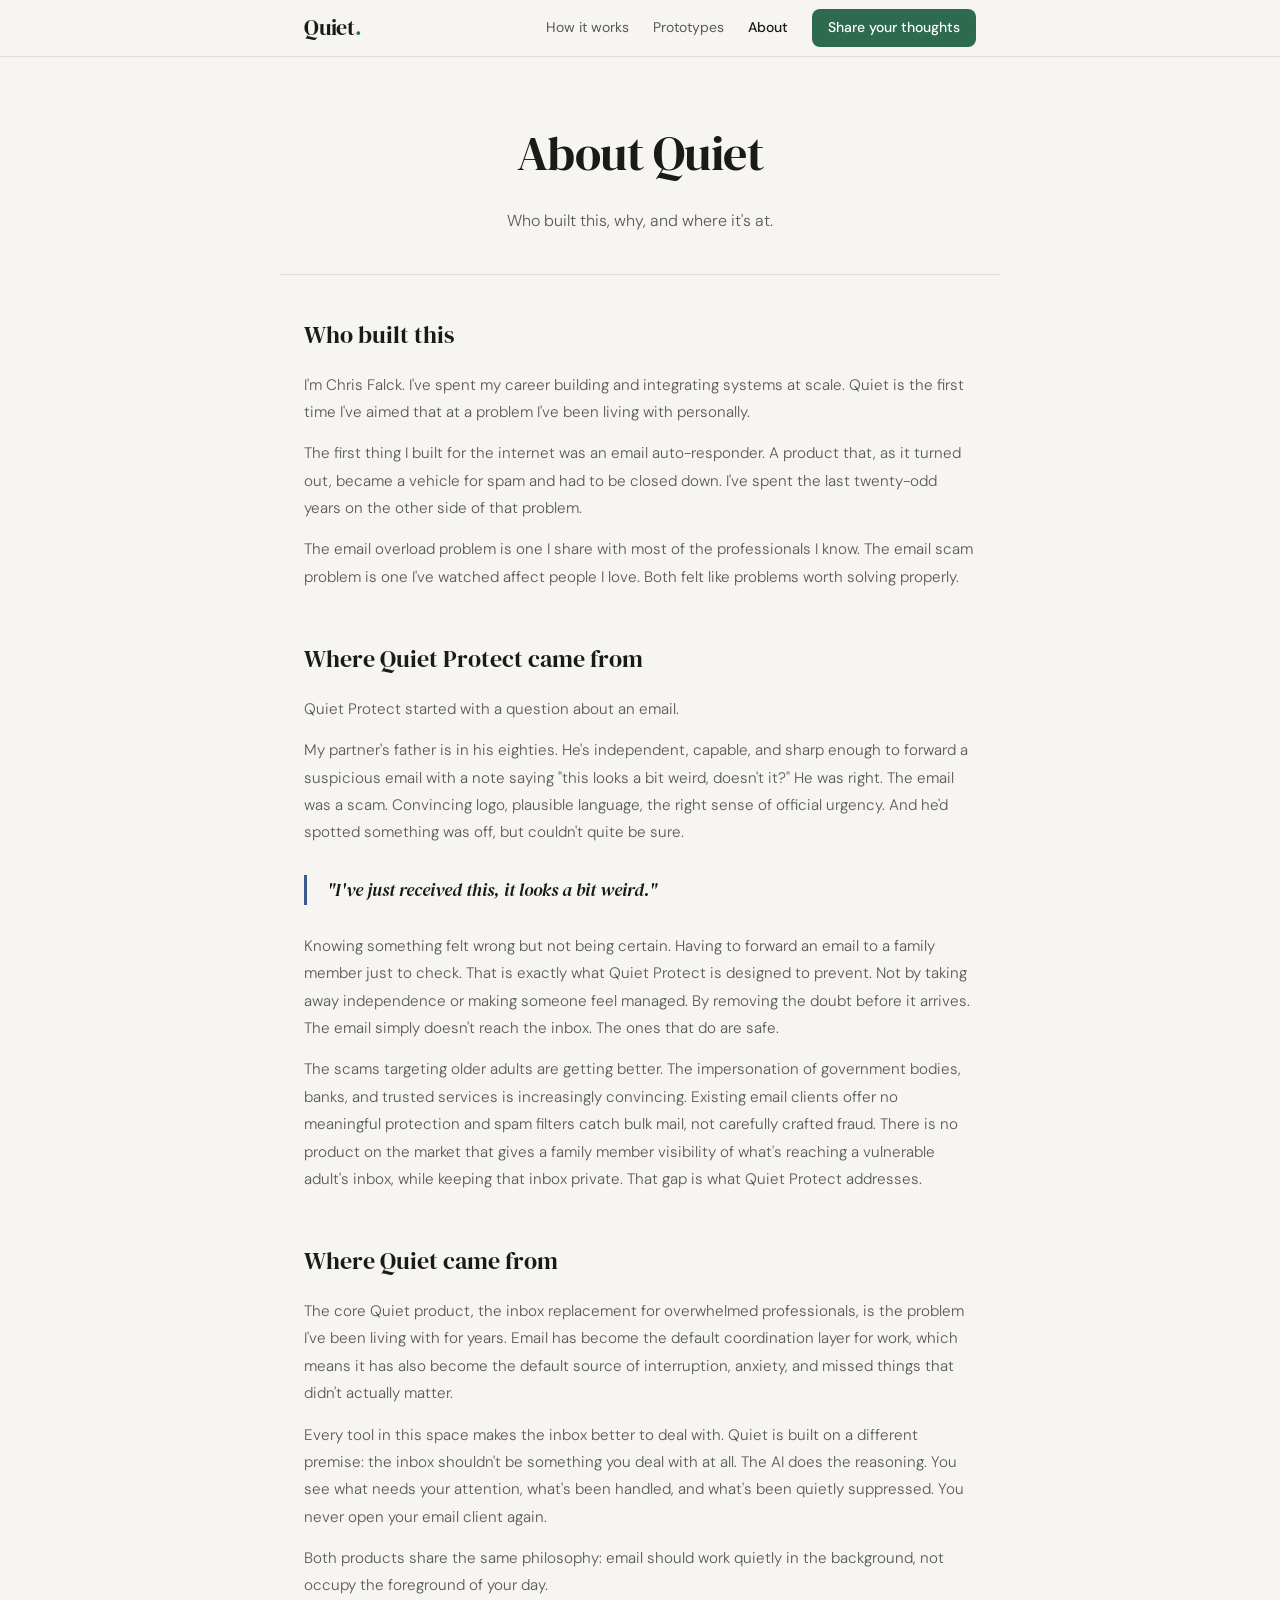
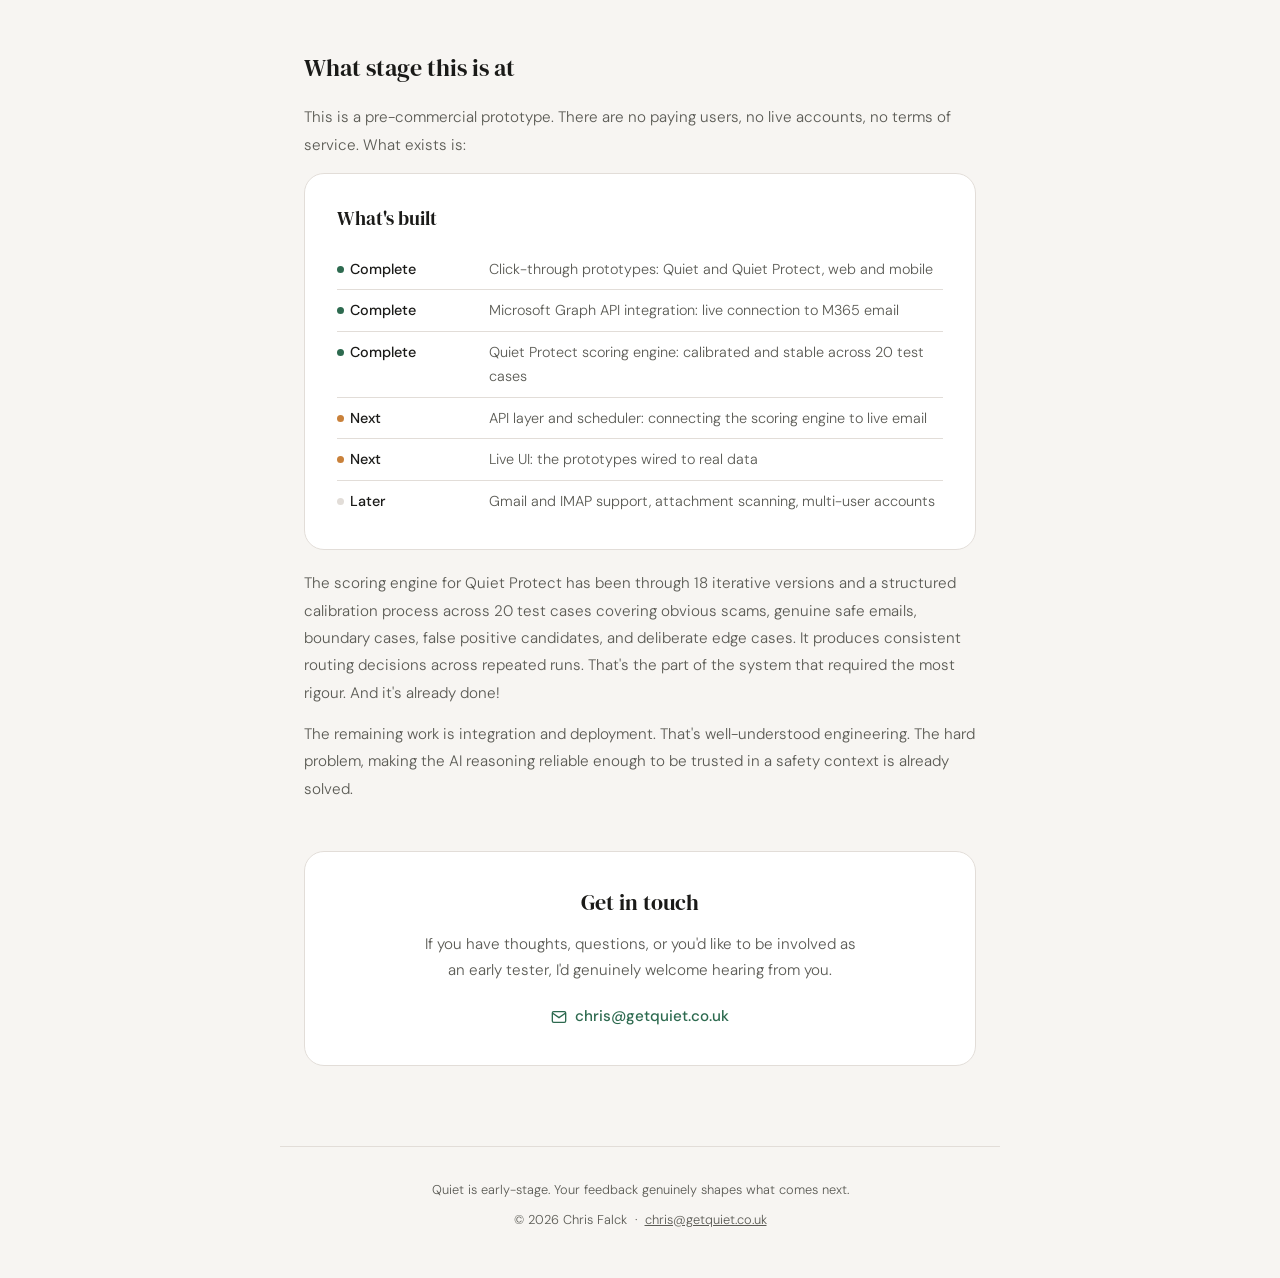
==== about.html @ 60915cee "feat: rebuild site as multi-page with Protect leading - New shared stylesheet (css/style.css) coveri" ====
<!DOCTYPE html>
<html lang="en">
<head>
  <meta charset="UTF-8" />
  <meta name="viewport" content="width=device-width, initial-scale=1.0" />
  <title>About Quiet</title>
  <link rel="preconnect" href="https://fonts.googleapis.com" />
  <link rel="preconnect" href="https://fonts.gstatic.com" crossorigin />
  <link href="https://fonts.googleapis.com/css2?family=DM+Serif+Display:ital@0;1&family=DM+Sans:wght@300;400;500&display=swap" rel="stylesheet" />
  <link rel="stylesheet" href="/css/style.css" />
</head>
<body>

  <nav class="nav">
    <div class="nav-inner">
      <a href="/" class="nav-logo">Quiet<span>.</span></a>
      <div class="nav-links">
        <a href="/how-it-works.html">How it works</a>
        <a href="/prototypes.html">Prototypes</a>
        <a href="/about.html" class="active">About</a>
        <a href="/#feedback" class="nav-cta">Share your thoughts</a>
      </div>
    </div>
  </nav>

  <header class="page-header fade-up">
    <h1 class="page-title">About Quiet</h1>
    <p class="page-subtitle">Who built this, why, and where it's at.</p>
  </header>

  <hr class="divider" />

  <main>

    <!-- WHO BUILT THIS -->
    <div class="about-section fade-up d1">
      <h2>Who built this</h2>
      <p>I'm Chris Falck. I've spent my career building and integrating systems at scale. Quiet is the first time I've aimed that at a problem I've been living with personally.</p>
      <p>The first thing I built for the internet was an email auto-responder. A product that, as it turned out, became a vehicle for spam and had to be closed down. I've spent the last twenty-odd years on the other side of that problem.</p>
      <p>The email overload problem is one I share with most of the professionals I know. The email scam problem is one I've watched affect people I love. Both felt like problems worth solving properly.</p>
    </div>

    <!-- THE ORIGIN STORY -->
    <div class="about-section fade-up d2">
      <h2>Where Quiet Protect came from</h2>

      <p>Quiet Protect started with a question about an email.</p>

      <p>My partner's father is in his eighties. He's independent, capable, and sharp enough to forward a suspicious email with a note saying "this looks a bit weird, doesn't it?" He was right. The email was a scam. Convincing logo, plausible language, the right sense of official urgency. And he'd spotted something was off, but couldn't quite be sure.</p>

      <div class="origin-quote">
        "I've just received this, it looks a bit weird."
      </div>

      <p>Knowing something felt wrong but not being certain. Having to forward an email to a family member just to check. That is exactly what Quiet Protect is designed to prevent. Not by taking away independence or making someone feel managed. By removing the doubt before it arrives. The email simply doesn't reach the inbox. The ones that do are safe.</p>

      <p>The scams targeting older adults are getting better. The impersonation of government bodies, banks, and trusted services is increasingly convincing. Existing email clients offer no meaningful protection and spam filters catch bulk mail, not carefully crafted fraud. There is no product on the market that gives a family member visibility of what's reaching a vulnerable adult's inbox, while keeping that inbox private. That gap is what Quiet Protect addresses.</p>
    </div>

    <!-- WHERE QUIET CAME FROM -->
    <div class="about-section fade-up d3">
      <h2>Where Quiet came from</h2>
      <p>The core Quiet product, the inbox replacement for overwhelmed professionals, is the problem I've been living with for years. Email has become the default coordination layer for work, which means it has also become the default source of interruption, anxiety, and missed things that didn't actually matter.</p>
      <p>Every tool in this space makes the inbox better to deal with. Quiet is built on a different premise: the inbox shouldn't be something you deal with at all. The AI does the reasoning. You see what needs your attention, what's been handled, and what's been quietly suppressed. You never open your email client again.</p>
      <p>Both products share the same philosophy: email should work quietly in the background, not occupy the foreground of your day.</p>
    </div>

    <!-- WHAT STAGE THIS IS AT -->
    <div class="about-section fade-up d4">
      <h2>What stage this is at</h2>
      <p>This is a pre-commercial prototype. There are no paying users, no live accounts, no terms of service. What exists is:</p>

      <div class="status-card">
        <h3>What's built</h3>
        <div class="status-row">
          <span class="status-label"><span class="status-dot"></span>Complete</span>
          <span class="status-value">Click-through prototypes: Quiet and Quiet Protect, web and mobile</span>
        </div>
        <div class="status-row">
          <span class="status-label"><span class="status-dot"></span>Complete</span>
          <span class="status-value">Microsoft Graph API integration: live connection to M365 email</span>
        </div>
        <div class="status-row">
          <span class="status-label"><span class="status-dot"></span>Complete</span>
          <span class="status-value">Quiet Protect scoring engine: calibrated and stable across 20 test cases</span>
        </div>
        <div class="status-row">
          <span class="status-label"><span class="status-dot amber"></span>Next</span>
          <span class="status-value">API layer and scheduler: connecting the scoring engine to live email</span>
        </div>
        <div class="status-row">
          <span class="status-label"><span class="status-dot amber"></span>Next</span>
          <span class="status-value">Live UI: the prototypes wired to real data</span>
        </div>
        <div class="status-row">
          <span class="status-label"><span class="status-dot grey"></span>Later</span>
          <span class="status-value">Gmail and IMAP support, attachment scanning, multi-user accounts</span>
        </div>
      </div>

      <p style="margin-top: 20px;">The scoring engine for Quiet Protect has been through 18 iterative versions and a structured calibration process across 20 test cases covering obvious scams, genuine safe emails, boundary cases, false positive candidates, and deliberate edge cases. It produces consistent routing decisions across repeated runs. That's the part of the system that required the most rigour. And it's already done!</p>
      <p>The remaining work is integration and deployment. That's well-understood engineering. The hard problem, making the AI reasoning reliable enough to be trusted in a safety context is already solved.</p>
    </div>

    <!-- GET IN TOUCH -->
    <div class="contact-card fade-up d5">
      <h3>Get in touch</h3>
      <p>If you have thoughts, questions, or you'd like to be involved as an early tester, I'd genuinely welcome hearing from you.</p>
      <a href="mailto:chris@getquiet.co.uk" class="contact-link">
        <svg width="16" height="16" viewBox="0 0 24 24" fill="none" stroke="currentColor" stroke-width="2"><path d="M4 4h16c1.1 0 2 .9 2 2v12c0 1.1-.9 2-2 2H4c-1.1 0-2-.9-2-2V6c0-1.1.9-2 2-2z"/><polyline points="22,6 12,13 2,6"/></svg>
        chris@getquiet.co.uk
      </a>
    </div>

  </main>

  <footer>
    <p>Quiet is early-stage. Your feedback genuinely shapes what comes next.</p>
    <p style="margin-top: 8px;">© 2026 Chris Falck &nbsp;·&nbsp; <a href="mailto:chris@getquiet.co.uk">chris@getquiet.co.uk</a></p>
  </footer>

</body>
</html>
---- css/style.css ----
/* ── RESET & VARIABLES ── */
*, *::before, *::after { box-sizing: border-box; margin: 0; padding: 0; }

:root {
  --bg:         #F7F5F2;
  --surface:    #FFFFFF;
  --ink:        #1A1A18;
  --ink-soft:   #5A5A54;
  --accent:     #2D6A4F;
  --accent-lt:  #D8EEE5;
  --protect:    #3A5A8C;
  --protect-lt: #D6E4F5;
  --rule:       #E2DDD8;
  --radius:     12px;
  --radius-lg:  20px;
}

html { scroll-behavior: smooth; }

body {
  background: var(--bg);
  color: var(--ink);
  font-family: 'DM Sans', sans-serif;
  font-weight: 300;
  line-height: 1.7;
  min-height: 100vh;
}

/* ── NAVIGATION ── */
.nav {
  position: sticky;
  top: 0;
  z-index: 100;
  background: rgba(247, 245, 242, 0.94);
  backdrop-filter: blur(12px);
  -webkit-backdrop-filter: blur(12px);
  border-bottom: 1px solid var(--rule);
}

.nav-inner {
  max-width: 720px;
  margin: 0 auto;
  padding: 0 24px;
  height: 56px;
  display: flex;
  align-items: center;
  justify-content: space-between;
}

.nav-logo {
  font-family: 'DM Serif Display', serif;
  font-size: 1.35rem;
  letter-spacing: -0.01em;
  color: var(--ink);
  text-decoration: none;
}
.nav-logo span { color: var(--accent); }

.nav-links {
  display: flex;
  align-items: center;
  gap: 24px;
}

.nav-links a {
  font-size: 0.875rem;
  font-weight: 400;
  color: var(--ink-soft);
  text-decoration: none;
  transition: color 0.15s;
}

.nav-links a:hover { color: var(--ink); }
.nav-links a.active { color: var(--ink); font-weight: 500; }

.nav-links a.nav-cta {
  background: var(--accent);
  color: #fff;
  padding: 7px 16px;
  border-radius: 8px;
  font-weight: 500;
  transition: background 0.15s;
}
.nav-links a.nav-cta:hover { background: #255c43; color: #fff; }

/* ── PAGE LAYOUT ── */
.page-header {
  max-width: 720px;
  margin: 0 auto;
  padding: 56px 24px 0;
  text-align: center;
}

main {
  max-width: 720px;
  margin: 0 auto;
  padding: 0 24px 80px;
}

hr.divider {
  max-width: 720px;
  margin: 40px auto;
  padding: 0 24px;
  border: none;
  border-top: 1px solid var(--rule);
}

/* ── TYPOGRAPHY ── */
.wordmark {
  font-family: 'DM Serif Display', serif;
  font-size: clamp(3rem, 10vw, 5.5rem);
  letter-spacing: -0.02em;
  line-height: 1;
  color: var(--ink);
}
.wordmark span { color: var(--accent); }

.tagline {
  margin-top: 16px;
  font-size: clamp(1rem, 2.5vw, 1.2rem);
  color: var(--ink-soft);
  font-weight: 300;
  font-style: italic;
  font-family: 'DM Serif Display', serif;
}

.intro-text {
  margin-top: 20px;
  font-size: 1rem;
  color: var(--ink-soft);
  max-width: 560px;
  margin-left: auto;
  margin-right: auto;
}

.page-title {
  font-family: 'DM Serif Display', serif;
  font-size: clamp(2rem, 6vw, 3rem);
  font-weight: 400;
  letter-spacing: -0.01em;
  margin-bottom: 12px;
}

.page-subtitle {
  font-size: 1rem;
  color: var(--ink-soft);
  max-width: 540px;
  margin: 0 auto;
}

.section-label {
  font-size: 0.7rem;
  font-weight: 500;
  letter-spacing: 0.12em;
  text-transform: uppercase;
  color: var(--ink-soft);
  margin-bottom: 12px;
}

/* ── CARDS (shared base) ── */
.card {
  background: var(--surface);
  border: 1px solid var(--rule);
  border-radius: var(--radius-lg);
  padding: 28px 32px;
  margin-bottom: 20px;
  position: relative;
  overflow: hidden;
}

.card::before {
  content: '';
  position: absolute;
  top: 0; left: 0; right: 0;
  height: 3px;
  background: var(--accent);
}

.card.protect::before { background: var(--protect); }

.card h2 {
  font-family: 'DM Serif Display', serif;
  font-size: 1.6rem;
  font-weight: 400;
  margin-bottom: 6px;
}

.card h3 {
  font-family: 'DM Serif Display', serif;
  font-size: 1.35rem;
  font-weight: 400;
  margin-bottom: 8px;
}

.card p {
  font-size: 0.95rem;
  color: var(--ink-soft);
  margin-bottom: 14px;
}
.card p:last-of-type { margin-bottom: 0; }

.product-sub {
  font-size: 0.85rem;
  color: var(--ink-soft);
  margin-bottom: 16px;
}

/* ── PILL TAGS ── */
.pill-tag {
  display: inline-block;
  font-size: 0.7rem;
  font-weight: 500;
  letter-spacing: 0.08em;
  text-transform: uppercase;
  padding: 4px 10px;
  border-radius: 20px;
  margin-bottom: 16px;
  background: var(--accent-lt);
  color: var(--accent);
}

.protect .pill-tag { background: var(--protect-lt); color: var(--protect); }

/* ── PRIVACY NOTE ── */
.privacy-note {
  display: flex;
  gap: 12px;
  align-items: flex-start;
  background: var(--protect-lt);
  border-radius: var(--radius);
  padding: 14px 16px;
  margin-top: 16px;
  font-size: 0.875rem;
  color: var(--protect);
  line-height: 1.5;
}
.privacy-note svg { flex-shrink: 0; margin-top: 1px; }

/* ── BUTTONS ── */
.btn-group {
  display: flex;
  flex-wrap: wrap;
  gap: 10px;
  margin-top: 20px;
}

.btn {
  display: inline-flex;
  align-items: center;
  gap: 7px;
  padding: 10px 18px;
  border-radius: 8px;
  font-family: 'DM Sans', sans-serif;
  font-size: 0.875rem;
  font-weight: 500;
  text-decoration: none;
  transition: all 0.15s ease;
  cursor: pointer;
  border: none;
}

.btn-primary { background: var(--accent); color: #fff; }
.btn-primary:hover { background: #255c43; }
.btn-primary.protect-btn { background: var(--protect); }
.btn-primary.protect-btn:hover { background: #2d4d7a; }
.btn-secondary { background: transparent; color: var(--ink); border: 1px solid var(--rule); }
.btn-secondary:hover { background: var(--bg); }

/* ── VOICE NOTE ── */
.voice-section {
  background: var(--surface);
  border: 1px solid var(--rule);
  border-radius: var(--radius-lg);
  padding: 28px 32px;
  margin-bottom: 32px;
}
.voice-section p { font-size: 0.95rem; color: var(--ink-soft); margin-bottom: 16px; }

audio {
  width: 100%;
  margin-top: 4px;
  border-radius: 8px;
  accent-color: var(--accent);
}

/* ── WHAT WE'RE HEARING ── */
.hearing-section {
  background: var(--surface);
  border: 1px solid var(--rule);
  border-radius: var(--radius-lg);
  padding: 28px 32px;
  margin-bottom: 32px;
}
.hearing-section > p {
  font-size: 0.95rem;
  color: var(--ink-soft);
  margin-bottom: 24px;
}
.quotes { display: grid; gap: 14px; }

.quote-card {
  background: var(--bg);
  border: 1px solid var(--rule);
  border-radius: var(--radius);
  padding: 18px 22px;
}
.quote-card blockquote {
  font-family: 'DM Serif Display', serif;
  font-style: italic;
  font-size: 1rem;
  color: var(--ink);
  line-height: 1.6;
  margin-bottom: 8px;
}
.quote-source {
  font-size: 0.8rem;
  color: var(--ink-soft);
  font-style: normal;
}

/* ── FEEDBACK FORM ── */
.feedback-section {
  background: var(--surface);
  border: 1px solid var(--rule);
  border-radius: var(--radius-lg);
  padding: 28px 32px;
  margin-bottom: 32px;
}
.feedback-section h3 {
  font-family: 'DM Serif Display', serif;
  font-size: 1.4rem;
  font-weight: 400;
  margin-bottom: 8px;
}
.feedback-section > p {
  font-size: 0.95rem;
  color: var(--ink-soft);
  margin-bottom: 20px;
}
.tally-embed { border: none; width: 100%; border-radius: var(--radius); }

/* ── HOW IT WORKS PAGE ── */
.how-section { margin-bottom: 48px; }

.how-section h2 {
  font-family: 'DM Serif Display', serif;
  font-size: 1.5rem;
  font-weight: 400;
  margin-bottom: 14px;
  color: var(--ink);
}

.how-section p {
  font-size: 0.95rem;
  color: var(--ink-soft);
  margin-bottom: 14px;
  line-height: 1.8;
}
.how-section p:last-child { margin-bottom: 0; }

.how-section .lead {
  font-size: 1.05rem;
  color: var(--ink);
  font-weight: 400;
  margin-bottom: 16px;
}

.dimension-table {
  width: 100%;
  border-collapse: collapse;
  margin: 20px 0;
  font-size: 0.9rem;
  background: var(--surface);
  border: 1px solid var(--rule);
  border-radius: var(--radius);
  overflow: hidden;
}
.dimension-table th {
  text-align: left;
  font-weight: 500;
  font-size: 0.72rem;
  letter-spacing: 0.08em;
  text-transform: uppercase;
  color: var(--ink-soft);
  padding: 10px 16px;
  background: var(--bg);
  border-bottom: 1px solid var(--rule);
}
.dimension-table td {
  padding: 13px 16px;
  border-bottom: 1px solid var(--rule);
  vertical-align: top;
}
.dimension-table tr:last-child td { border-bottom: none; }
.dim-name { font-weight: 500; color: var(--ink); white-space: nowrap; }
.dim-weight { font-size: 0.8rem; color: var(--accent); font-weight: 500; }
.dim-desc { color: var(--ink-soft); font-size: 0.875rem; }

.callout {
  border-left: 3px solid var(--accent);
  padding: 14px 18px;
  background: var(--accent-lt);
  border-radius: 0 var(--radius) var(--radius) 0;
  font-size: 0.925rem;
  color: var(--ink);
  margin: 20px 0;
  line-height: 1.7;
}
.callout.protect-callout {
  border-color: var(--protect);
  background: var(--protect-lt);
  color: var(--protect);
}

.limitation {
  border: 1px solid var(--rule);
  border-radius: var(--radius);
  padding: 16px 20px;
  margin-bottom: 14px;
  background: var(--surface);
}
.limitation strong {
  display: block;
  font-weight: 500;
  font-size: 0.9rem;
  color: var(--ink);
  margin-bottom: 4px;
}
.limitation p {
  font-size: 0.875rem;
  color: var(--ink-soft);
  margin: 0;
  line-height: 1.6;
}

/* ── PROTOTYPES PAGE ── */
.proto-group { margin-bottom: 40px; }
.proto-group-title {
  font-family: 'DM Serif Display', serif;
  font-size: 1.4rem;
  font-weight: 400;
  margin-bottom: 16px;
  padding-bottom: 12px;
  border-bottom: 1px solid var(--rule);
}
.proto-grid { display: grid; gap: 14px; }

.proto-card {
  background: var(--surface);
  border: 1px solid var(--rule);
  border-radius: var(--radius-lg);
  padding: 22px 26px;
  display: flex;
  align-items: center;
  justify-content: space-between;
  gap: 20px;
  text-decoration: none;
  transition: border-color 0.15s, box-shadow 0.15s;
}
.proto-card:hover {
  border-color: var(--accent);
  box-shadow: 0 2px 12px rgba(45, 106, 79, 0.08);
}
.proto-card.protect-proto:hover {
  border-color: var(--protect);
  box-shadow: 0 2px 12px rgba(58, 90, 140, 0.08);
}
.proto-card-content h3 {
  font-family: 'DM Sans', sans-serif;
  font-size: 0.95rem;
  font-weight: 500;
  color: var(--ink);
  margin-bottom: 4px;
}
.proto-card-content p {
  font-size: 0.85rem;
  color: var(--ink-soft);
  line-height: 1.5;
  margin: 0;
}
.proto-card svg { flex-shrink: 0; color: var(--ink-soft); }
.proto-card:hover svg { color: var(--accent); }
.proto-card.protect-proto:hover svg { color: var(--protect); }

.proto-doc-link {
  display: inline-flex;
  align-items: center;
  gap: 8px;
  font-size: 0.875rem;
  font-weight: 500;
  color: var(--accent);
  text-decoration: none;
  padding: 8px 0;
}
.proto-doc-link:hover { text-decoration: underline; }
.proto-doc-link.protect-link { color: var(--protect); }

/* ── ABOUT PAGE ── */
.about-section { margin-bottom: 48px; }
.about-section h2 {
  font-family: 'DM Serif Display', serif;
  font-size: 1.5rem;
  font-weight: 400;
  margin-bottom: 16px;
}
.about-section p {
  font-size: 0.95rem;
  color: var(--ink-soft);
  margin-bottom: 14px;
  line-height: 1.8;
}
.about-section p:last-child { margin-bottom: 0; }

.origin-quote {
  border-left: 3px solid var(--protect);
  padding-left: 20px;
  margin: 28px 0;
  font-family: 'DM Serif Display', serif;
  font-size: 1.15rem;
  font-style: italic;
  color: var(--ink);
  line-height: 1.65;
}

.status-card {
  background: var(--surface);
  border: 1px solid var(--rule);
  border-radius: var(--radius-lg);
  padding: 28px 32px;
  margin-bottom: 20px;
}
.status-card h3 {
  font-family: 'DM Serif Display', serif;
  font-size: 1.2rem;
  font-weight: 400;
  margin-bottom: 14px;
}
.status-row {
  display: flex;
  align-items: baseline;
  gap: 12px;
  padding: 8px 0;
  border-bottom: 1px solid var(--rule);
  font-size: 0.9rem;
}
.status-row:last-child { border-bottom: none; }
.status-label { font-weight: 500; color: var(--ink); min-width: 140px; }
.status-value { color: var(--ink-soft); }
.status-dot {
  display: inline-block;
  width: 7px;
  height: 7px;
  border-radius: 50%;
  background: var(--accent);
  margin-right: 6px;
  flex-shrink: 0;
  position: relative;
  top: -1px;
}
.status-dot.amber { background: #C9813A; }
.status-dot.grey { background: var(--rule); }

.contact-card {
  background: var(--surface);
  border: 1px solid var(--rule);
  border-radius: var(--radius-lg);
  padding: 32px;
  text-align: center;
}
.contact-card h3 {
  font-family: 'DM Serif Display', serif;
  font-size: 1.4rem;
  font-weight: 400;
  margin-bottom: 10px;
}
.contact-card p {
  font-size: 0.95rem;
  color: var(--ink-soft);
  margin-bottom: 20px;
  max-width: 440px;
  margin-left: auto;
  margin-right: auto;
}
.contact-card a.contact-link {
  display: inline-flex;
  align-items: center;
  gap: 8px;
  font-size: 0.95rem;
  font-weight: 500;
  color: var(--accent);
  text-decoration: none;
}
.contact-card a.contact-link:hover { text-decoration: underline; }

/* ── FOOTER ── */
footer {
  text-align: center;
  padding: 32px 24px 48px;
  font-size: 0.8rem;
  color: var(--ink-soft);
  border-top: 1px solid var(--rule);
  max-width: 720px;
  margin: 0 auto;
}
footer a { color: var(--ink-soft); }

/* ── ANIMATIONS ── */
@keyframes fadeUp {
  from { opacity: 0; transform: translateY(16px); }
  to   { opacity: 1; transform: translateY(0); }
}

.fade-up { animation: fadeUp 0.5s ease both; }
.d1 { animation-delay: 0.05s; }
.d2 { animation-delay: 0.12s; }
.d3 { animation-delay: 0.19s; }
.d4 { animation-delay: 0.26s; }
.d5 { animation-delay: 0.33s; }
.d6 { animation-delay: 0.40s; }

/* ── MOBILE ── */
@media (max-width: 600px) {
  .nav-links a:not(.nav-cta):not(.active) {
    display: none;
  }
  .card, .voice-section, .feedback-section,
  .hearing-section, .status-card, .contact-card { padding: 20px 18px; }
  .btn { font-size: 0.82rem; padding: 9px 14px; }
  .how-section h2, .about-section h2 { font-size: 1.3rem; }
  .proto-card { flex-direction: column; align-items: flex-start; }
  .status-label { min-width: 110px; }
}
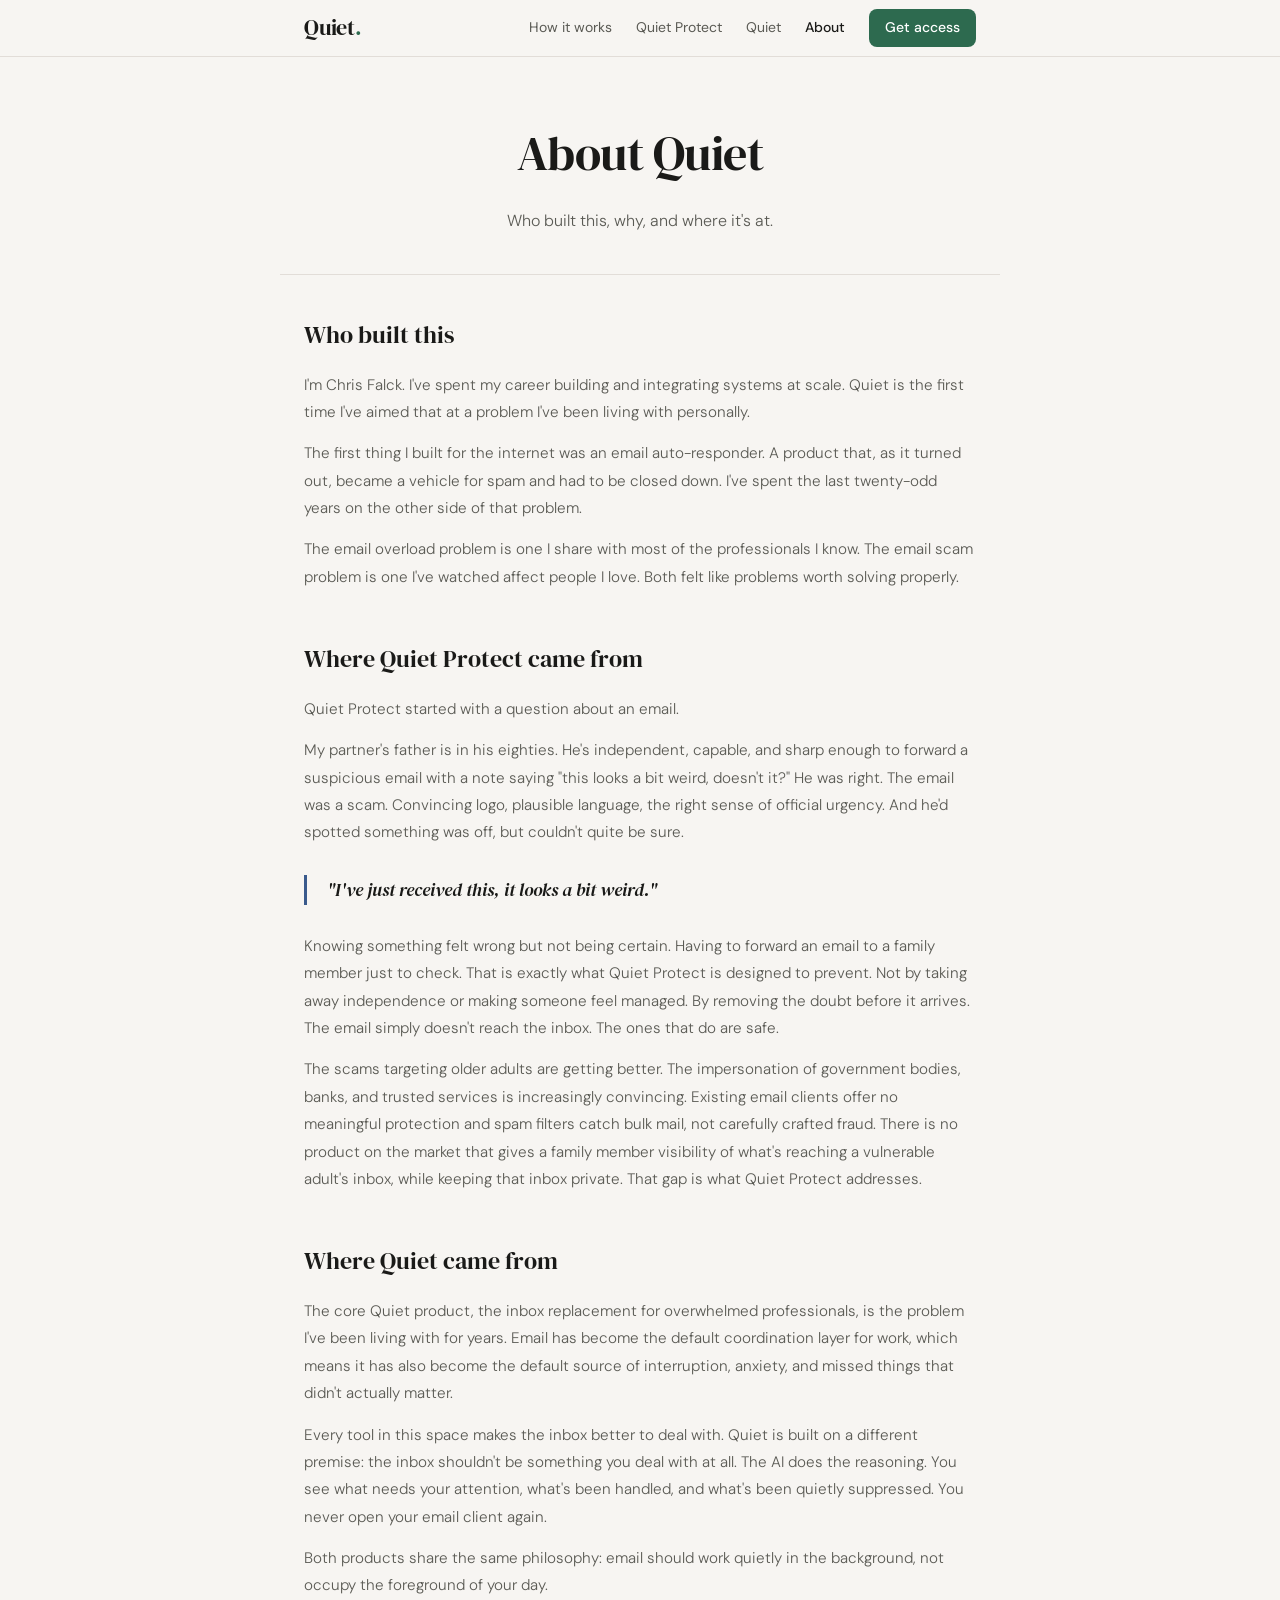
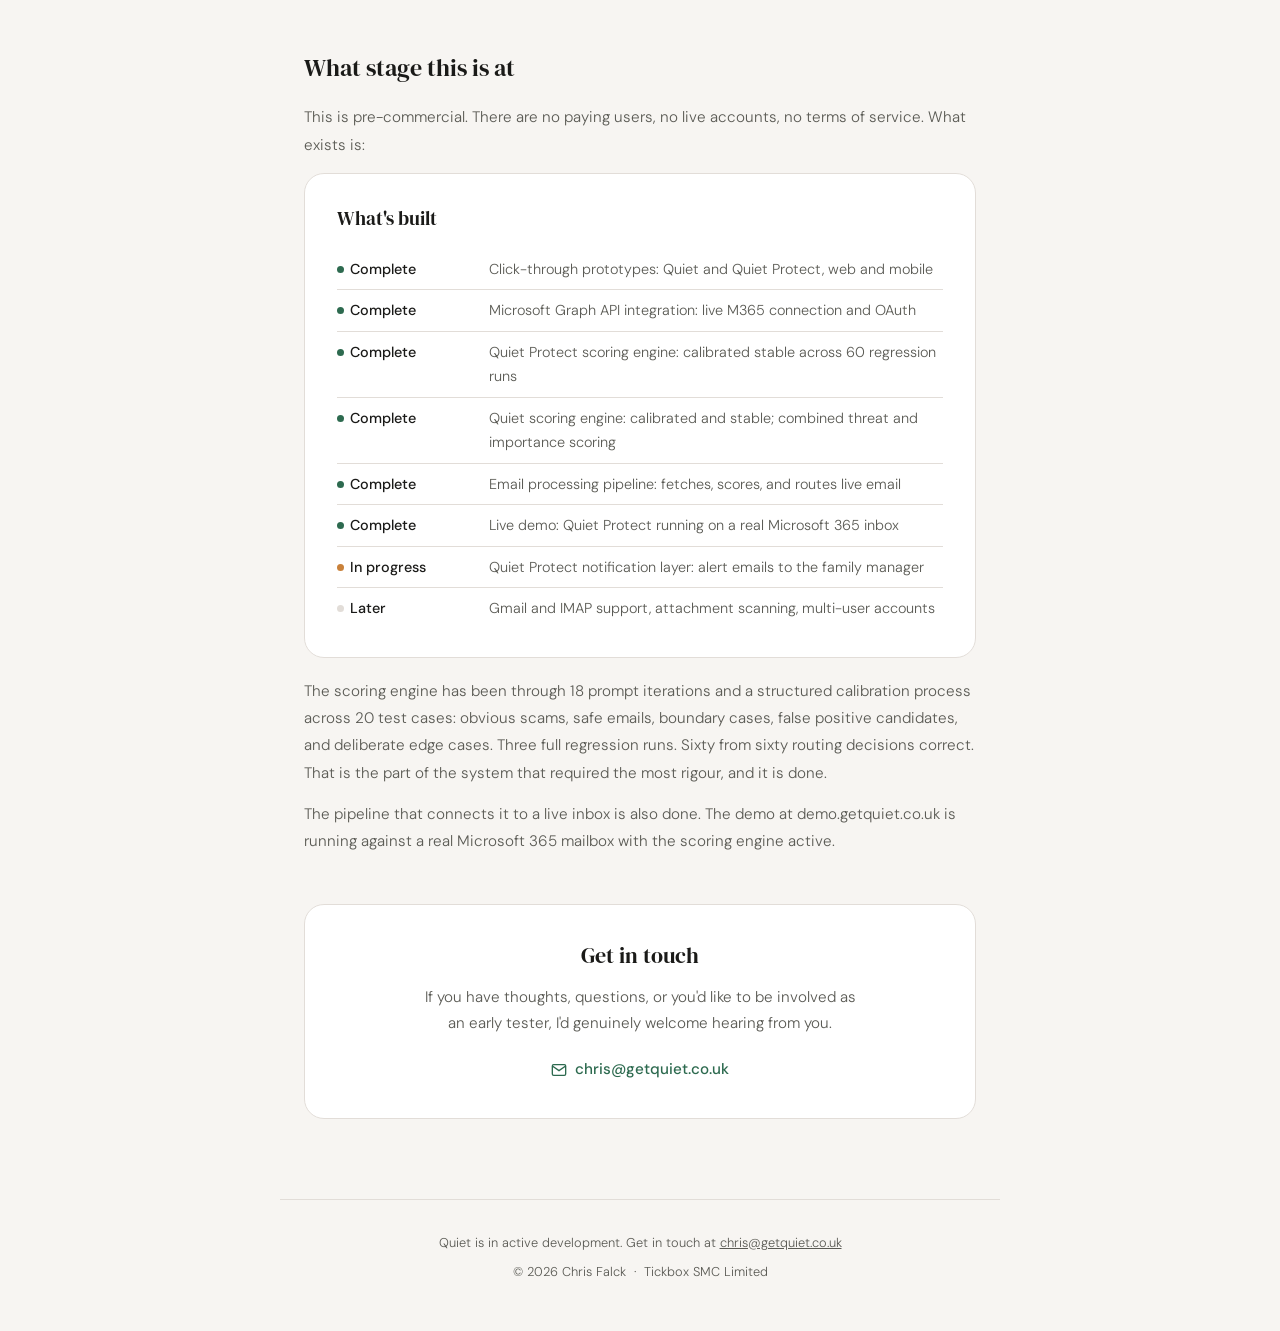
==== commit d1f3877d: "feat: website wave 2 -- separate product pages, Tally popover demo access, updated nav/footer/copy s" ====
--- a/about.html
+++ b/about.html
@@ -8,17 +8,23 @@
   <link rel="preconnect" href="https://fonts.gstatic.com" crossorigin />
   <link href="https://fonts.googleapis.com/css2?family=DM+Serif+Display:ital@0;1&family=DM+Sans:wght@300;400;500&display=swap" rel="stylesheet" />
   <link rel="stylesheet" href="/css/style.css" />
+  <link rel="icon" type="image/svg+xml" href="/favicon.svg">
+  <link rel="apple-touch-icon" href="/apple-touch-icon.png">
 </head>
 <body>
 
   <nav class="nav">
     <div class="nav-inner">
       <a href="/" class="nav-logo">Quiet<span>.</span></a>
+      <button class="nav-hamburger" aria-label="Menu" aria-expanded="false">
+        <span></span><span></span><span></span>
+      </button>
       <div class="nav-links">
         <a href="/how-it-works.html">How it works</a>
-        <a href="/prototypes.html">Prototypes</a>
+        <a href="/quiet-protect.html">Quiet Protect</a>
+        <a href="/quiet.html">Quiet</a>
         <a href="/about.html" class="active">About</a>
-        <a href="/#feedback" class="nav-cta">Share your thoughts</a>
+        <a href="https://tally.so/r/0QJkjy" class="nav-cta" target="_blank" rel="noopener">Get access</a>
       </div>
     </div>
   </nav>
@@ -68,7 +74,7 @@
     <!-- WHAT STAGE THIS IS AT -->
     <div class="about-section fade-up d4">
       <h2>What stage this is at</h2>
-      <p>This is a pre-commercial prototype. There are no paying users, no live accounts, no terms of service. What exists is:</p>
+      <p>This is pre-commercial. There are no paying users, no live accounts, no terms of service. What exists is:</p>
 
       <div class="status-card">
         <h3>What's built</h3>
@@ -78,19 +84,27 @@
         </div>
         <div class="status-row">
           <span class="status-label"><span class="status-dot"></span>Complete</span>
-          <span class="status-value">Microsoft Graph API integration: live connection to M365 email</span>
+          <span class="status-value">Microsoft Graph API integration: live M365 connection and OAuth</span>
         </div>
         <div class="status-row">
           <span class="status-label"><span class="status-dot"></span>Complete</span>
-          <span class="status-value">Quiet Protect scoring engine: calibrated and stable across 20 test cases</span>
+          <span class="status-value">Quiet Protect scoring engine: calibrated stable across 60 regression runs</span>
         </div>
         <div class="status-row">
-          <span class="status-label"><span class="status-dot amber"></span>Next</span>
-          <span class="status-value">API layer and scheduler: connecting the scoring engine to live email</span>
+          <span class="status-label"><span class="status-dot"></span>Complete</span>
+          <span class="status-value">Quiet scoring engine: calibrated and stable; combined threat and importance scoring</span>
         </div>
         <div class="status-row">
-          <span class="status-label"><span class="status-dot amber"></span>Next</span>
-          <span class="status-value">Live UI: the prototypes wired to real data</span>
+          <span class="status-label"><span class="status-dot"></span>Complete</span>
+          <span class="status-value">Email processing pipeline: fetches, scores, and routes live email</span>
+        </div>
+        <div class="status-row">
+          <span class="status-label"><span class="status-dot"></span>Complete</span>
+          <span class="status-value">Live demo: Quiet Protect running on a real Microsoft 365 inbox</span>
+        </div>
+        <div class="status-row">
+          <span class="status-label"><span class="status-dot amber"></span>In progress</span>
+          <span class="status-value">Quiet Protect notification layer: alert emails to the family manager</span>
         </div>
         <div class="status-row">
           <span class="status-label"><span class="status-dot grey"></span>Later</span>
@@ -98,8 +112,14 @@
         </div>
       </div>
 
-      <p style="margin-top: 20px;">The scoring engine for Quiet Protect has been through 18 iterative versions and a structured calibration process across 20 test cases covering obvious scams, genuine safe emails, boundary cases, false positive candidates, and deliberate edge cases. It produces consistent routing decisions across repeated runs. That's the part of the system that required the most rigour. And it's already done!</p>
-      <p>The remaining work is integration and deployment. That's well-understood engineering. The hard problem, making the AI reasoning reliable enough to be trusted in a safety context is already solved.</p>
+      <p style="margin-top: 20px;">The scoring engine has been through 18 prompt iterations and a structured
+      calibration process across 20 test cases: obvious scams, safe emails,
+      boundary cases, false positive candidates, and deliberate edge cases.
+      Three full regression runs. Sixty from sixty routing decisions correct.
+      That is the part of the system that required the most rigour, and it is done.</p>
+      <p>The pipeline that connects it to a live inbox is also done. The demo at
+      demo.getquiet.co.uk is running against a real Microsoft 365 mailbox with the
+      scoring engine active.</p>
     </div>
 
     <!-- GET IN TOUCH -->
@@ -115,9 +135,10 @@
   </main>
 
   <footer>
-    <p>Quiet is early-stage. Your feedback genuinely shapes what comes next.</p>
-    <p style="margin-top: 8px;">© 2026 Chris Falck &nbsp;·&nbsp; <a href="mailto:chris@getquiet.co.uk">chris@getquiet.co.uk</a></p>
+    <p>Quiet is in active development. Get in touch at <a href="mailto:chris@getquiet.co.uk">chris@getquiet.co.uk</a></p>
+    <p style="margin-top: 8px;">© 2026 Chris Falck &nbsp;·&nbsp; Tickbox SMC Limited</p>
   </footer>
+  <script src="/js/site.js"></script>
 
 </body>
 </html>
--- a/css/style.css
+++ b/css/style.css
@@ -618,15 +618,108 @@
 .d5 { animation-delay: 0.33s; }
 .d6 { animation-delay: 0.40s; }
 
+/* ── DARK MODE ── */
+@media (prefers-color-scheme: dark) {
+  :root {
+    --bg:         #1C1C1A;
+    --surface:    #252522;
+    --ink:        #EDEAE4;
+    --ink-soft:   #9A968E;
+    --rule:       #333330;
+    --accent-lt:  #1A3D2E;
+    --protect-lt: #1A2840;
+  }
+  .nav {
+    background: rgba(28, 28, 26, 0.94);
+  }
+  .nav-links {
+    background: rgba(28, 28, 26, 0.98);
+  }
+  .quote-card {
+    background: var(--bg);
+  }
+  .card[style*="background: var(--bg)"] {
+    background: var(--surface) !important;
+  }
+}
+
+/* ── HAMBURGER BUTTON ── */
+.nav-hamburger {
+  display: none;
+  flex-direction: column;
+  justify-content: center;
+  gap: 5px;
+  background: none;
+  border: none;
+  cursor: pointer;
+  padding: 4px;
+  width: 36px;
+  height: 36px;
+}
+.nav-hamburger span {
+  display: block;
+  width: 22px;
+  height: 2px;
+  background: var(--ink);
+  border-radius: 2px;
+  transition: all 0.2s ease;
+}
+
+/* Animate to X when open */
+.nav-open .nav-hamburger span:nth-child(1) {
+  transform: translateY(7px) rotate(45deg);
+}
+.nav-open .nav-hamburger span:nth-child(2) {
+  opacity: 0;
+}
+.nav-open .nav-hamburger span:nth-child(3) {
+  transform: translateY(-7px) rotate(-45deg);
+}
+
 /* ── MOBILE ── */
 @media (max-width: 600px) {
-  .nav-links a:not(.nav-cta):not(.active) {
+
+  /* Show hamburger, hide inline links */
+  .nav-hamburger { display: flex; }
+  .nav-links {
     display: none;
+    position: absolute;
+    top: 56px;
+    left: 0;
+    right: 0;
+    background: rgba(247, 245, 242, 0.98);
+    backdrop-filter: blur(12px);
+    -webkit-backdrop-filter: blur(12px);
+    border-bottom: 1px solid var(--rule);
+    flex-direction: column;
+    padding: 16px 24px 20px;
+    gap: 0;
+    z-index: 99;
   }
+  .nav-open .nav-links { display: flex; }
+  .nav-links a {
+    font-size: 1rem;
+    padding: 12px 0;
+    border-bottom: 1px solid var(--rule);
+    color: var(--ink);
+  }
+  .nav-links a:last-child { border-bottom: none; }
+  .nav-links a.nav-cta {
+    background: none;
+    color: var(--accent);
+    padding: 12px 0;
+    border-radius: 0;
+    font-weight: 500;
+  }
+
+  /* Content */
   .card, .voice-section, .feedback-section,
   .hearing-section, .status-card, .contact-card { padding: 20px 18px; }
   .btn { font-size: 0.82rem; padding: 9px 14px; }
   .how-section h2, .about-section h2 { font-size: 1.3rem; }
   .proto-card { flex-direction: column; align-items: flex-start; }
   .status-label { min-width: 110px; }
-}
+
+  /* Form taller on mobile — fields stack more on small screens */
+  .tally-embed { height: 3000px !important; }
+}
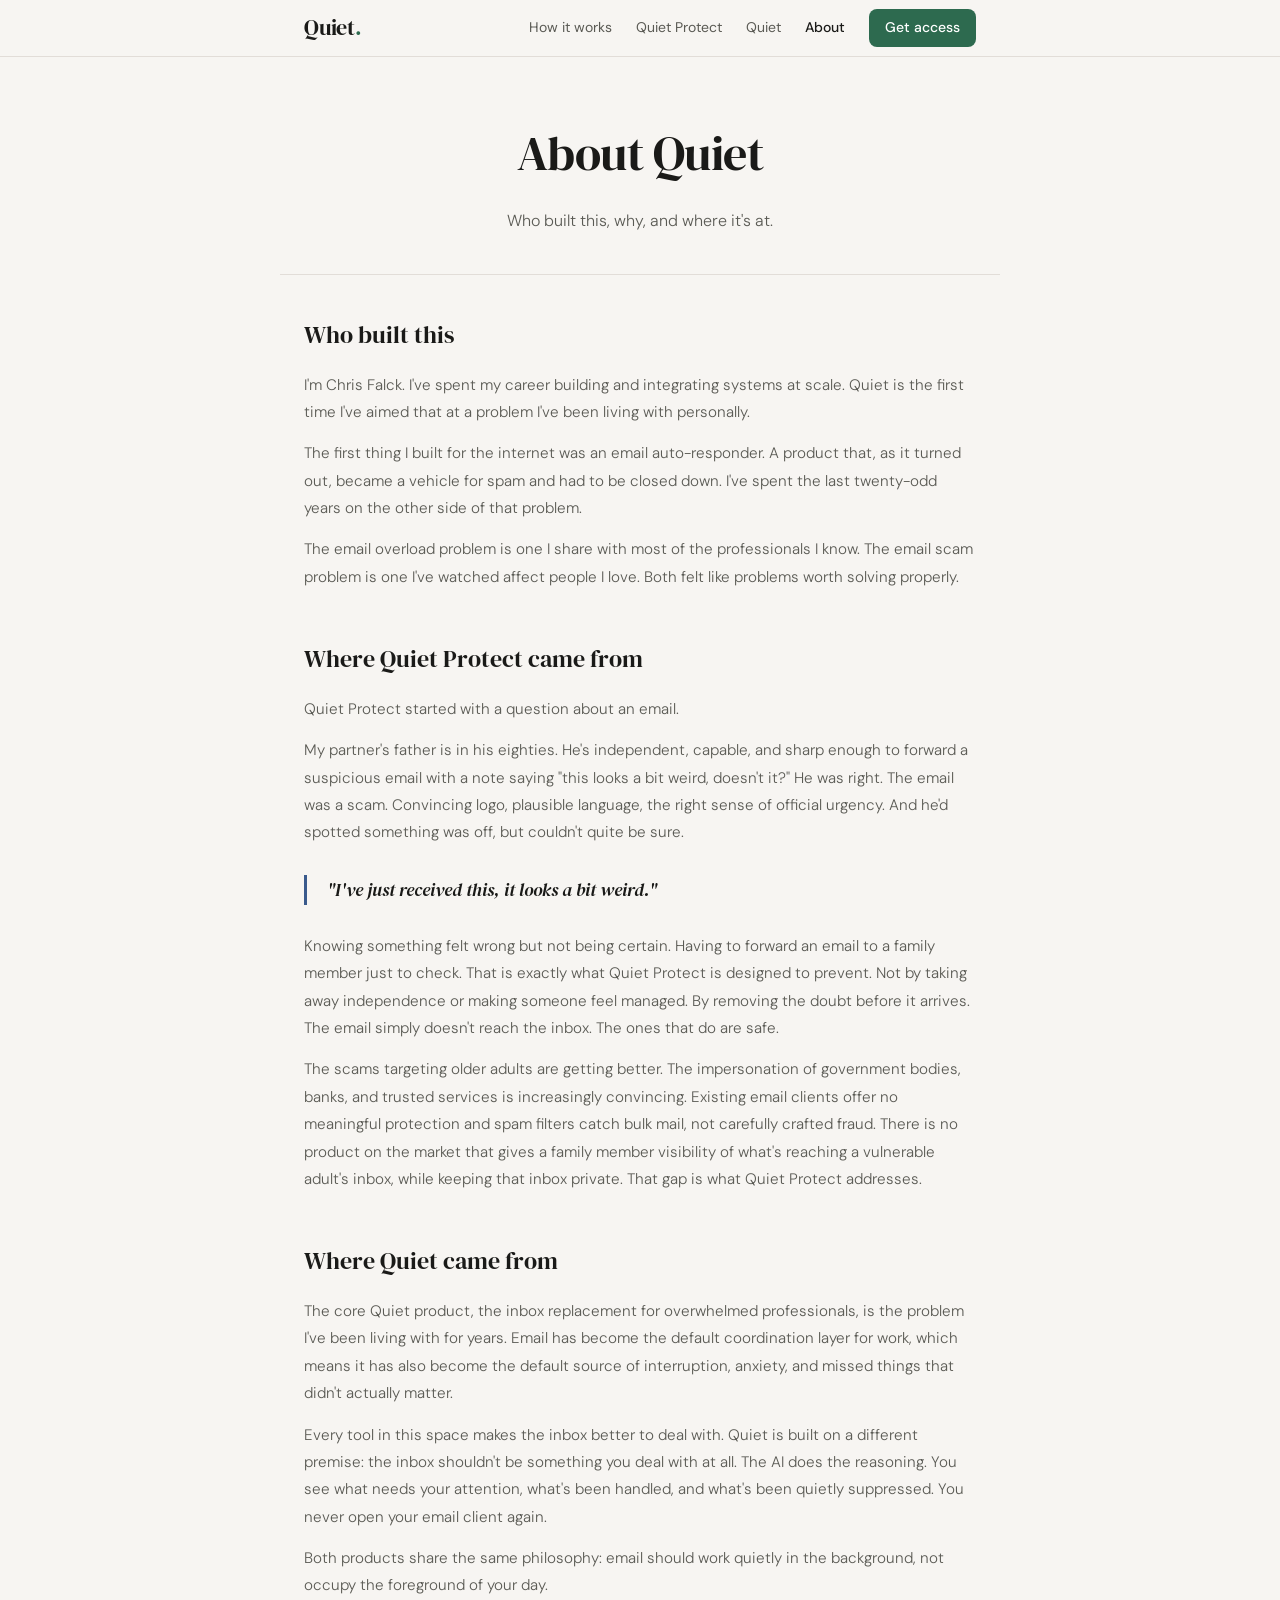
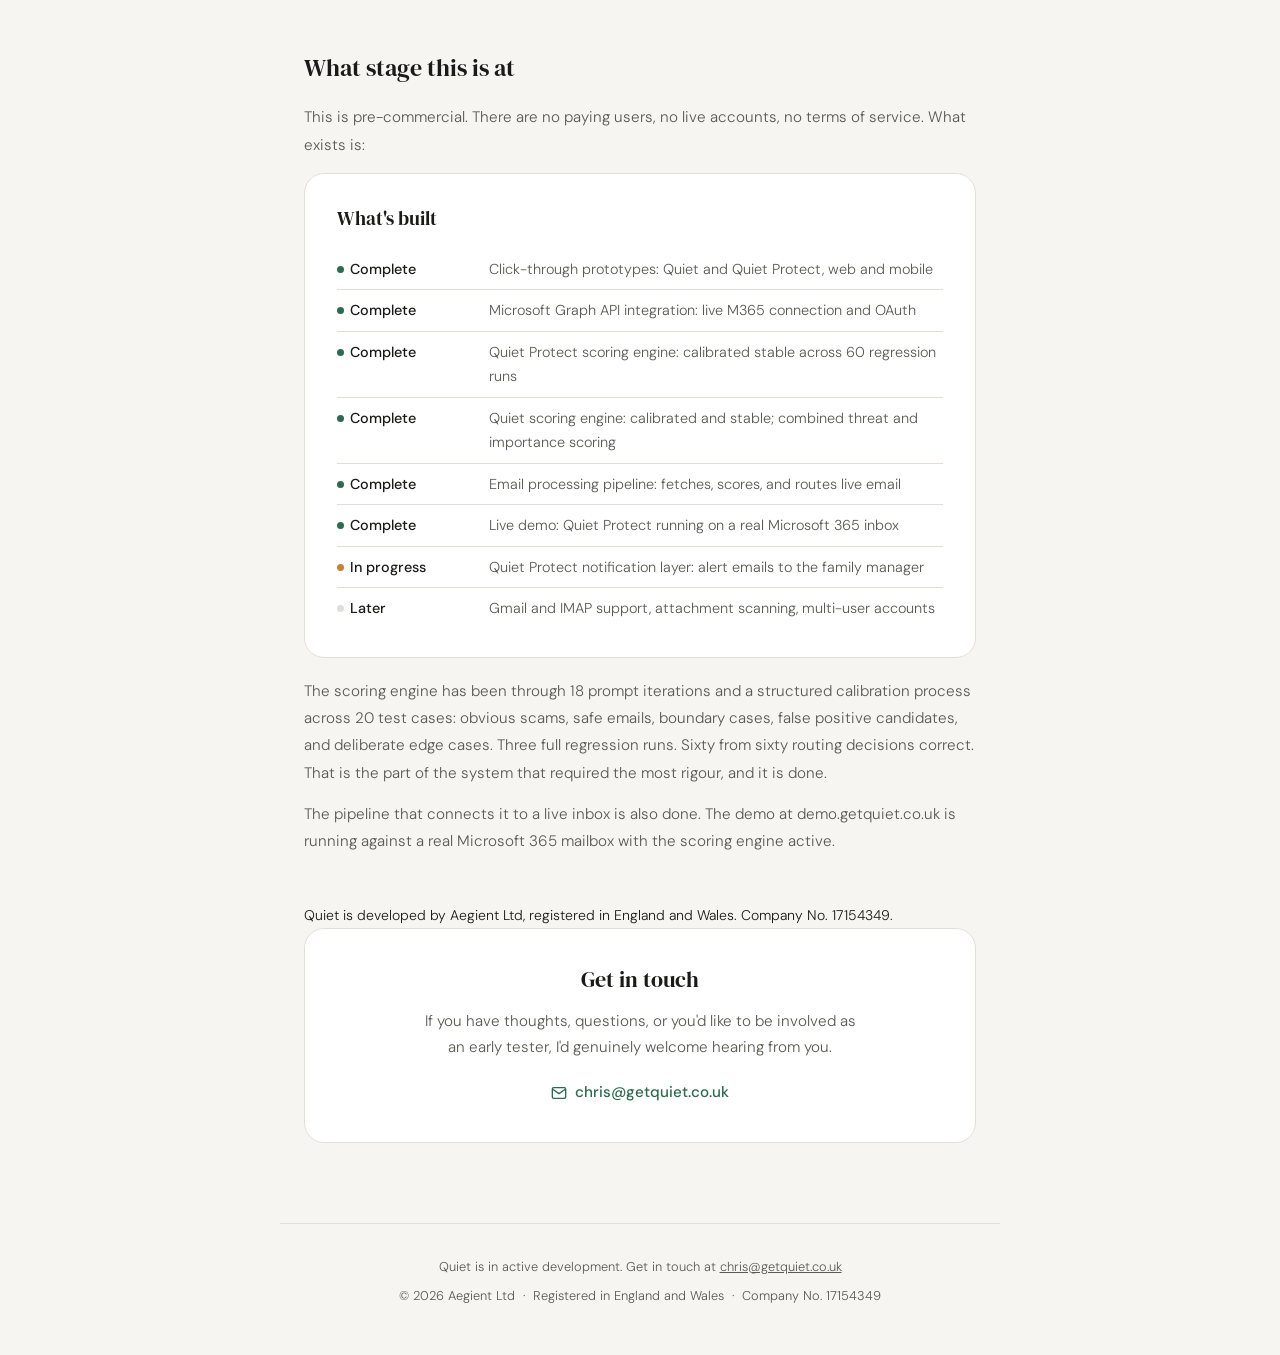
==== commit 81907466: "chore: update company name and registration to Aegient Ltd - Replace Tickbox SMC Limited with Aegien" ====
--- a/about.html
+++ b/about.html
@@ -122,6 +122,9 @@
       scoring engine active.</p>
     </div>
 
+    <!-- COMPANY REGISTRATION -->
+    <p class="fade-up d5" style="margin-top: 32px; font-size: 0.875rem; color: var(--text-muted);">Quiet is developed by Aegient Ltd, registered in England and Wales. Company No. 17154349.</p>
+
     <!-- GET IN TOUCH -->
     <div class="contact-card fade-up d5">
       <h3>Get in touch</h3>
@@ -136,7 +139,7 @@
 
   <footer>
     <p>Quiet is in active development. Get in touch at <a href="mailto:chris@getquiet.co.uk">chris@getquiet.co.uk</a></p>
-    <p style="margin-top: 8px;">© 2026 Chris Falck &nbsp;·&nbsp; Tickbox SMC Limited</p>
+    <p style="margin-top: 8px;">© 2026 Aegient Ltd &nbsp;·&nbsp; Registered in England and Wales &nbsp;·&nbsp; Company No. 17154349</p>
   </footer>
   <script src="/js/site.js"></script>
 
